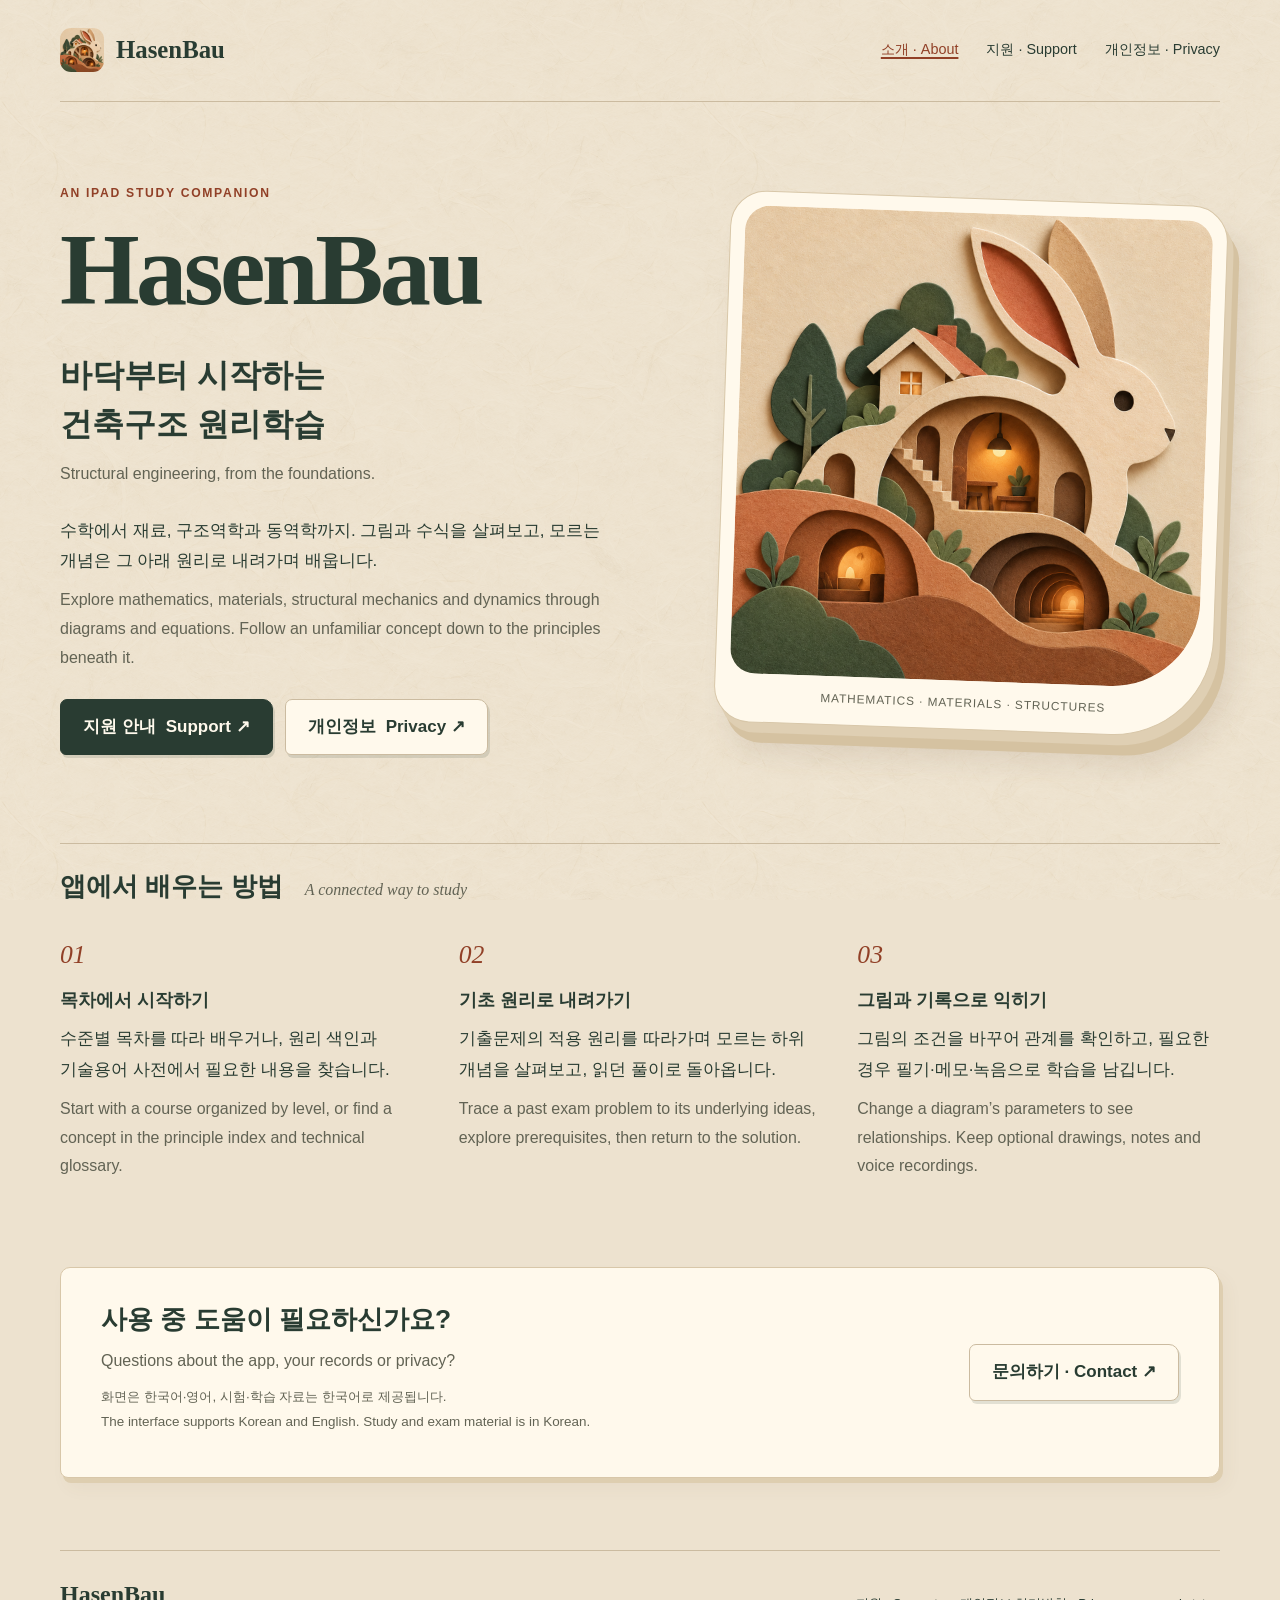
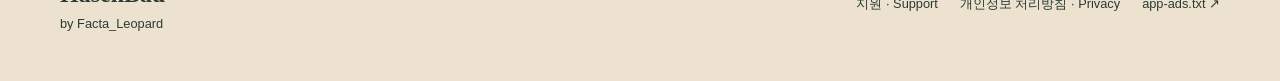
==== index.html @ 600ff278 "Publish bilingual HasenBau support and privacy website" ====
<!doctype html>
<html lang="ko">
<head>
  <meta charset="utf-8">
  <meta name="viewport" content="width=device-width, initial-scale=1">
  <meta name="theme-color" content="#ede2cf">
  <title>HasenBau — 건축구조 원리학습 · Structural Engineering</title>
  <meta name="description" content="HasenBau iPad 앱의 공식 소개, 고객지원, 개인정보 처리방침. Official information, support and privacy for HasenBau.">
  <link rel="canonical" href="https://facta-leopard.github.io/HasenBau/">
  <meta property="og:title" content="HasenBau — 건축구조 원리학습">
  <meta property="og:description" content="바닥부터 시작하는 건축구조 원리학습. Structural engineering, from the foundations.">
  <meta property="og:image" content="https://facta-leopard.github.io/HasenBau/assets/icon.png">
  <meta property="og:url" content="https://facta-leopard.github.io/HasenBau/">
  <meta property="og:type" content="website">
  <link rel="icon" type="image/png" href="assets/icon.png">
  <link rel="apple-touch-icon" href="assets/icon.png">
  <link rel="stylesheet" href="site.css">
</head>
<body>
  <a class="skip" href="#main">본문으로 · Skip to content</a>
  <header class="site-header shell">
    <a class="brand" href="./" aria-label="HasenBau 홈 · Home"><img src="assets/icon.png" width="44" height="44" alt="">HasenBau</a>
    <nav aria-label="주 메뉴 · Main navigation"><a href="./" aria-current="page">소개 · About</a><a href="support.html">지원 · Support</a><a href="privacy.html">개인정보 · Privacy</a></nav>
  </header>
  <main id="main" class="shell">
    <section class="hero" aria-labelledby="title">
      <div>
        <p class="eyebrow" lang="en">An iPad study companion</p>
        <h1 id="title" lang="en">HasenBau</h1>
        <p class="subtitle">바닥부터 시작하는<br>건축구조 원리학습</p>
        <p class="en" lang="en">Structural engineering, from the foundations.</p>
        <div class="intro pair"><p>수학에서 재료, 구조역학과 동역학까지. 그림과 수식을 살펴보고, 모르는 개념은 그 아래 원리로 내려가며 배웁니다.</p><p class="en" lang="en">Explore mathematics, materials, structural mechanics and dynamics through diagrams and equations. Follow an unfamiliar concept down to the principles beneath it.</p></div>
        <div class="actions"><a class="button" href="support.html">지원 안내 <span lang="en">Support ↗</span></a><a class="button secondary" href="privacy.html">개인정보 <span lang="en">Privacy ↗</span></a></div>
      </div>
      <figure class="art"><img src="assets/artwork.png" width="1254" height="1254" alt="종이로 쌓아 만든 토끼 모양의 집과 나무 · A layered paper rabbit house and trees"><figcaption lang="en">MATHEMATICS · MATERIALS · STRUCTURES</figcaption></figure>
    </section>
    <div class="section-rule"><h2>앱에서 배우는 방법</h2><span lang="en">A connected way to study</span></div>
    <section class="features" aria-label="학습 기능 · Study features">
      <article><span class="number" aria-hidden="true">01</span><h3>목차에서 시작하기</h3><div class="pair"><p>수준별 목차를 따라 배우거나, 원리 색인과 기술용어 사전에서 필요한 내용을 찾습니다.</p><p class="en" lang="en">Start with a course organized by level, or find a concept in the principle index and technical glossary.</p></div></article>
      <article><span class="number" aria-hidden="true">02</span><h3>기초 원리로 내려가기</h3><div class="pair"><p>기출문제의 적용 원리를 따라가며 모르는 하위 개념을 살펴보고, 읽던 풀이로 돌아옵니다.</p><p class="en" lang="en">Trace a past exam problem to its underlying ideas, explore prerequisites, then return to the solution.</p></div></article>
      <article><span class="number" aria-hidden="true">03</span><h3>그림과 기록으로 익히기</h3><div class="pair"><p>그림의 조건을 바꾸어 관계를 확인하고, 필요한 경우 필기·메모·녹음으로 학습을 남깁니다.</p><p class="en" lang="en">Change a diagram’s parameters to see relationships. Keep optional drawings, notes and voice recordings.</p></div></article>
    </section>
    <section class="help-strip paper"><div><h2>사용 중 도움이 필요하신가요?</h2><p class="en" lang="en">Questions about the app, your records or privacy?</p><p class="meta">화면은 한국어·영어, 시험·학습 자료는 한국어로 제공됩니다.<br><span lang="en">The interface supports Korean and English. Study and exam material is in Korean.</span></p></div><a class="button secondary" href="support.html#contact">문의하기 · Contact ↗</a></section>
  </main>
  <footer class="site-footer shell"><div><div class="wordmark" lang="en">HasenBau</div><span lang="en">by Facta_Leopard</span></div><nav aria-label="하단 메뉴 · Footer"><a href="support.html">지원 · Support</a><a href="privacy.html">개인정보 처리방침 · Privacy</a><a href="https://facta-leopard.github.io/app-ads.txt" lang="en">app-ads.txt ↗</a></nav></footer>
</body>
</html>
---- site.css ----
:root {
  color-scheme: light;
  --desk: #ede2cf;
  --paper: #fff9ec;
  --ink: #293c32;
  --muted: #626354;
  --clay: #914027;
  --rule: #cbbba0;
  --serif: "Iowan Old Style", "Palatino Linotype", "AppleMyungjo", "Batang", Georgia, serif;
  --body: "Apple SD Gothic Neo", "Malgun Gothic", "Noto Sans CJK KR", sans-serif;
}
* { box-sizing: border-box; }
html { scroll-behavior: smooth; scroll-padding-top: 2rem; }
body { margin: 0; color: var(--ink); background: var(--desk); font-family: var(--body); font-size: 17px; line-height: 1.8; word-break: keep-all; overflow-wrap: anywhere; }
body::before { content: ""; position: fixed; inset: 0; z-index: -1; background: url("assets/hanji.png") center / 700px; opacity: .25; pointer-events: none; }
a { color: var(--clay); text-underline-offset: .22em; text-decoration-thickness: 1px; }
a:hover { text-decoration-thickness: 2px; }
a:focus-visible, summary:focus-visible { outline: 3px solid var(--clay); outline-offset: 5px; border-radius: 3px; }
img { max-width: 100%; height: auto; display: block; }
p { margin: .6rem 0; }
h1, h2, h3 { line-height: 1.35; text-wrap: balance; }
h1 { font-family: var(--serif); font-size: clamp(2.3rem, 5.5vw, 4.4rem); font-weight: 600; margin: .5rem 0 1.3rem; letter-spacing: -.035em; }
h2 { font-size: clamp(1.3rem, 2.2vw, 1.65rem); margin: 0 0 1.2rem; }
h3 { font-size: 1.12rem; margin: 1.7rem 0 .5rem; }
li + li { margin-top: .65rem; }
ul { padding-left: 1.3rem; }
.en { color: var(--muted); font-size: .94em; word-break: normal; }
.pair + .pair { margin-top: 1.5rem; }
.pair > .en { margin-top: .25rem; }
.shell { width: min(1160px, calc(100% - 80px)); margin-inline: auto; }
.skip { position: absolute; top: -100px; left: 1rem; padding: .8rem 1.2rem; background: var(--paper); z-index: 10; }
.skip:focus { top: 1rem; }
.site-header { padding-block: 28px; display: flex; align-items: center; justify-content: space-between; gap: 24px; border-bottom: 1px solid var(--rule); }
.brand { display: inline-flex; align-items: center; gap: 12px; font-family: var(--serif); font-size: 1.55rem; font-weight: 700; color: var(--ink); text-decoration: none; }
.brand img { width: 44px; height: 44px; border-radius: 11px; }
nav { display: flex; align-items: center; flex-wrap: wrap; gap: 8px 28px; }
nav a { display: inline-flex; align-items: center; min-height: 44px; color: var(--ink); text-decoration: none; font-size: .9rem; }
nav a[aria-current="page"] { color: var(--clay); text-decoration: underline; text-decoration-thickness: 2px; }
.eyebrow { font-size: .76rem; letter-spacing: .14em; text-transform: uppercase; color: var(--clay); font-weight: 700; }
.hero { display: grid; grid-template-columns: 1.2fr 1fr; gap: 64px; align-items: center; padding-block: 72px 88px; }
.hero h1 { font-size: clamp(3.7rem, 8vw, 6.8rem); line-height: 1.08; margin-bottom: 1.6rem; }
.subtitle { font-size: clamp(1.5rem, 2.6vw, 2rem); line-height: 1.55; font-weight: 600; margin: 0; }
.intro { max-width: 34rem; margin-top: 1.7rem; }
.art { position: relative; padding: 14px; background: var(--paper); border: 1px solid #d8c7a9; border-radius: 36px 36px 100px 36px; box-shadow: 6px 10px 0 #dfcfb3, 12px 20px 0 #d5c2a1, 18px 28px 30px #69513924; transform: rotate(2deg); }
.art img { width: 100%; border-radius: 25px 25px 88px 25px; }
.art figcaption { text-align: center; font-size: .74rem; letter-spacing: .08em; margin: 12px 0 1px; color: var(--muted); }
figure { margin: 0; }
.actions { display: flex; flex-wrap: wrap; gap: 12px; margin-top: 26px; }
.button { display: inline-flex; align-items: center; justify-content: center; gap: 10px; padding: 12px 22px; min-height: 48px; border: 1px solid var(--ink); border-radius: 7px 10px 8px 6px; background: var(--ink); color: var(--paper); text-decoration: none; font-weight: 600; box-shadow: 2px 3px 0 #293c3222; }
.button.secondary { background: var(--paper); color: var(--ink); border-color: var(--rule); }
.button:hover { transform: translateY(-2px); text-decoration: none; box-shadow: 3px 5px 0 #293c3222; }
.section-rule { padding-top: 25px; border-top: 1px solid var(--rule); margin-bottom: 24px; display: flex; align-items: baseline; gap: 22px; }
.section-rule h2 { margin: 0; }
.section-rule span { font: italic 1rem var(--serif); color: var(--muted); }
.features { display: grid; grid-template-columns: repeat(3, 1fr); gap: 36px; margin: 35px 0 76px; }
.features .number { display: block; font: italic 1.6rem var(--serif); color: var(--clay); margin-bottom: 18px; }
.features h3 { margin: 0 0 12px; }
.paper { background: var(--paper); border: 1px solid #d8c7a9; box-shadow: 3px 5px 0 #deceb0, 7px 10px 18px #6951390c; border-radius: 10px 17px 12px 8px; }
.help-strip { padding: 34px 40px; display: flex; justify-content: space-between; align-items: center; gap: 32px; margin-bottom: 72px; }
.help-strip h2 { margin-bottom: 8px; }
.page-title { padding: 58px 0 42px; max-width: 820px; }
.page-title h1 .en { display: block; font-size: .46em; letter-spacing: 0; margin-top: .45rem; }
.meta { font-size: .84rem; color: var(--muted); }
.document-grid { display: grid; grid-template-columns: 215px minmax(0, 1fr); gap: 42px; align-items: start; margin-bottom: 72px; }
.toc { position: sticky; top: 28px; border-top: 2px solid var(--ink); padding-top: 20px; }
.toc p { font-size: .8rem; margin-bottom: 14px; }
.toc a { display: block; padding: 9px 0; min-height: 44px; font-size: .9rem; text-decoration: none; color: var(--ink); }
.toc a:hover { color: var(--clay); text-decoration: underline; }
.document { padding: 38px 44px; min-width: 0; }
.document section + section { border-top: 1px solid var(--rule); padding-top: 30px; margin-top: 34px; }
.document h2 .en { display: block; font-family: var(--serif); font-weight: 400; font-size: .82em; margin-top: 6px; }
.note { padding: 20px 24px; background: #eee6d2; border-left: 3px solid #737947; margin: 24px 0; }
.contact { font-size: clamp(1.15rem, 3vw, 1.8rem); font-family: var(--serif); font-weight: 600; }
.support-grid { display: grid; grid-template-columns: .9fr 1.2fr; gap: 36px; margin-bottom: 72px; align-items: start; }
.support-grid > article { padding: 32px; }
.support-grid details { border-top: 1px solid var(--rule); }
summary { cursor: pointer; padding: 20px 4px; font-weight: 600; min-height: 44px; }
summary .en { display: block; padding-left: 19px; font-weight: 400; font-size: .88em; }
details .answer { padding: 0 4px 20px; }
.plain-link { display: inline-block; min-height: 44px; padding-block: 7px; }
.site-footer { border-top: 1px solid var(--rule); display: flex; justify-content: space-between; align-items: start; gap: 30px; padding-block: 30px 46px; font-size: .8rem; }
.site-footer .wordmark { font: 600 1.5rem var(--serif); margin-bottom: 4px; }
.site-footer nav { gap: 5px 22px; }
.site-footer nav a { font-size: .8rem; }
@media (max-width: 900px) {
  .shell { width: calc(100% - 48px); }
  .hero { gap: 36px; padding-block: 52px 66px; }
  .document-grid { grid-template-columns: 1fr; gap: 24px; }
  .toc { position: static; display: flex; flex-wrap: wrap; gap: 0 20px; }
  .toc p { width: 100%; margin: 0 0 8px; }
  .support-grid { grid-template-columns: 1fr; }
}
@media (max-width: 620px) {
  .shell { width: calc(100% - 36px); }
  .site-header { flex-direction: column; align-items: flex-start; gap: 12px; padding-block: 20px 12px; }
  nav { gap: 4px 24px; }
  .hero { grid-template-columns: 1fr; gap: 42px; padding-top: 36px; }
  .hero h1 { font-size: clamp(3.3rem, 16vw, 5rem); }
  .art { width: min(340px, 90%); margin: 0 auto 10px; }
  .features { grid-template-columns: 1fr; gap: 28px; margin-bottom: 48px; }
  .features article { border-bottom: 1px solid var(--rule); padding-bottom: 24px; }
  .features .number { float: left; width: 45px; margin-bottom: 0; }
  .features h3 { padding-top: 4px; }
  .help-strip { display: block; padding: 24px; margin-bottom: 48px; }
  .help-strip .button { margin-top: 18px; }
  .page-title { padding-block: 36px 28px; }
  .document, .support-grid > article { padding: 24px 20px; }
  .document-grid, .support-grid { margin-bottom: 48px; }
  .site-footer { flex-direction: column; gap: 12px; }
  .section-rule { display: block; }
  .section-rule span { display: block; margin-top: 8px; }
}
@media (prefers-reduced-motion: reduce) { html { scroll-behavior: auto; } .button:hover { transform: none; } }
@media print {
  body { background: white; color: black; font-size: 11pt; }
  body::before, .site-header, .toc, .skip, .site-footer { display: none; }
  .shell { width: 100%; }
  .document-grid, .support-grid { display: block; }
  .paper { box-shadow: none; border: 0; background: white; }
  .document { padding: 0; }
  details::details-content { content-visibility: visible; }
  a { color: black; }
}
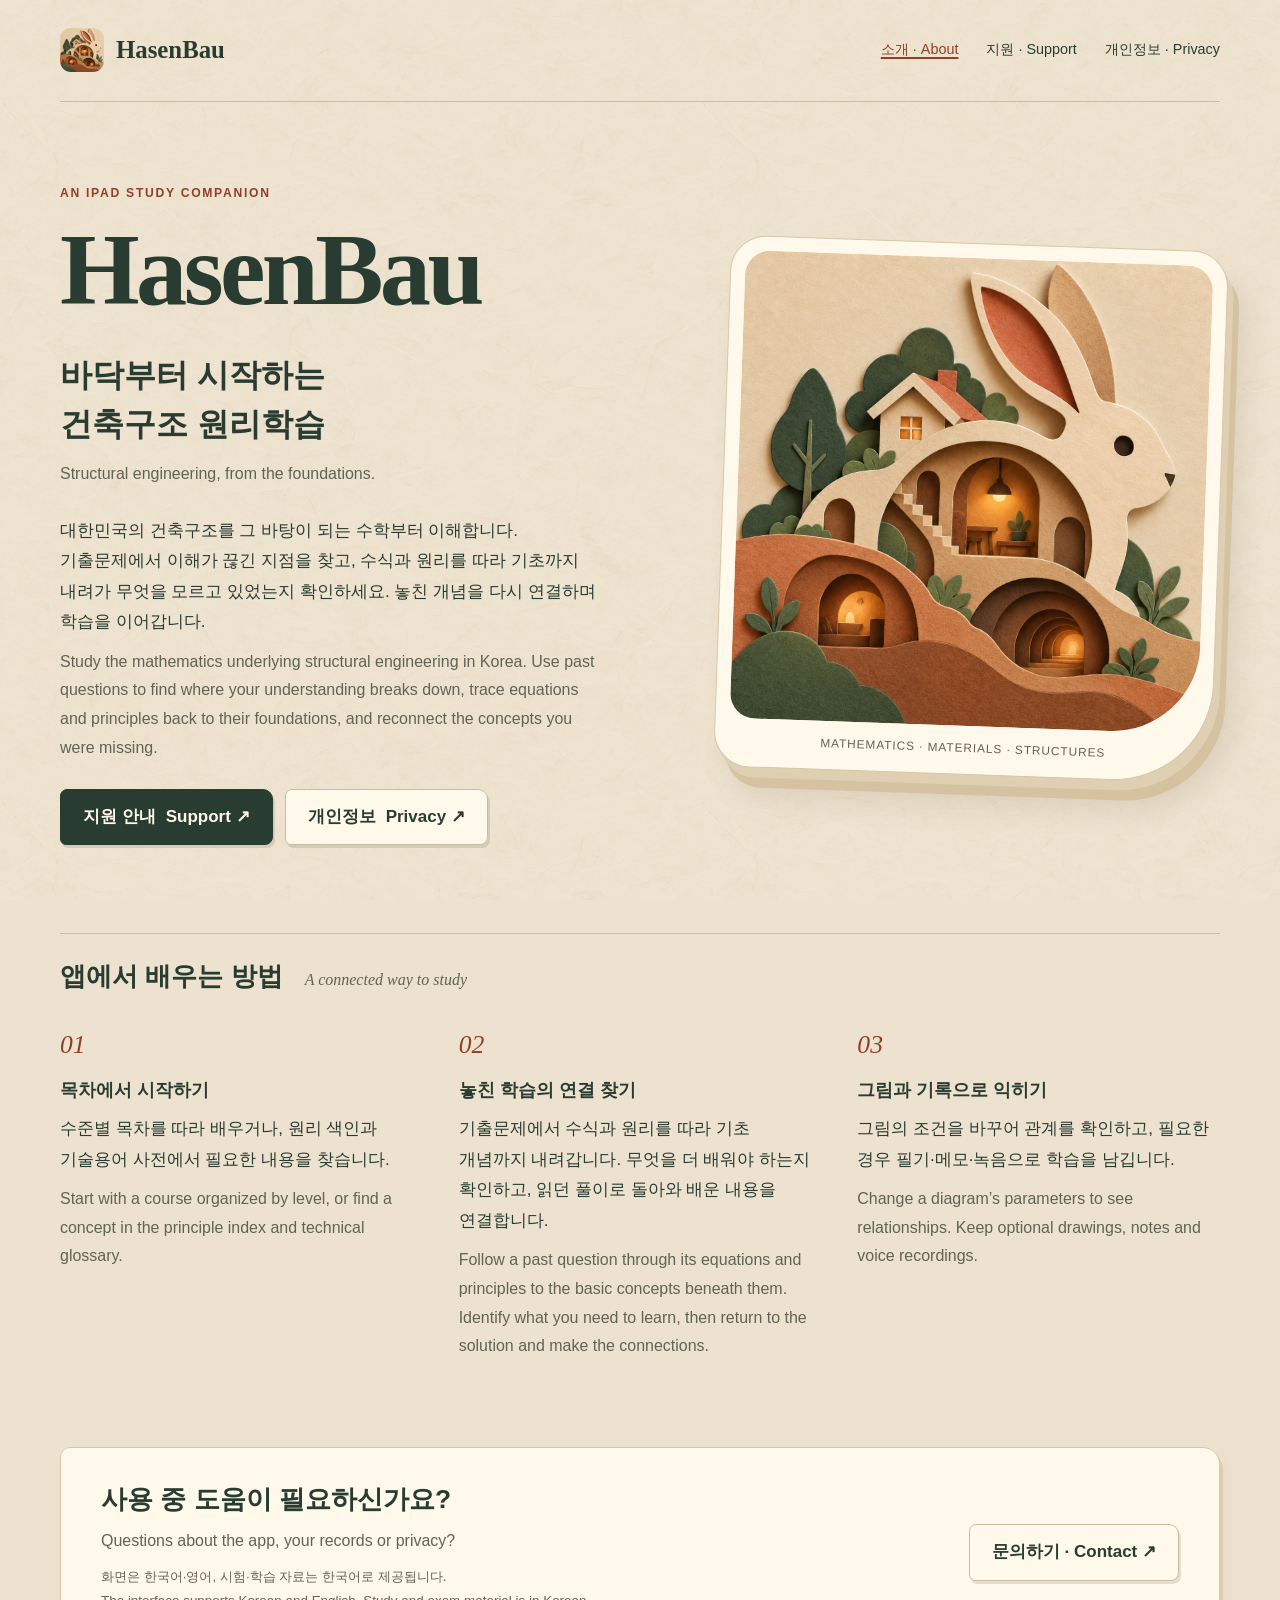
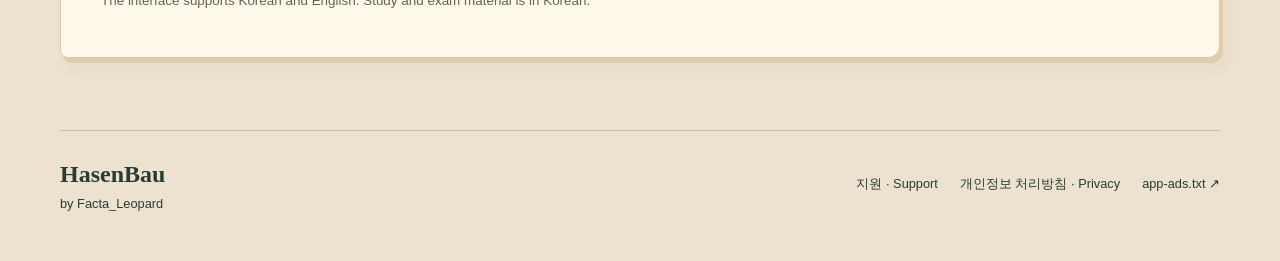
==== commit 9a2f1b9e: "Clarify learning purpose and public privacy copy" ====
--- a/index.html
+++ b/index.html
@@ -5,7 +5,7 @@
   <meta name="viewport" content="width=device-width, initial-scale=1">
   <meta name="theme-color" content="#ede2cf">
   <title>HasenBau — 건축구조 원리학습 · Structural Engineering</title>
-  <meta name="description" content="HasenBau iPad 앱의 공식 소개, 고객지원, 개인정보 처리방침. Official information, support and privacy for HasenBau.">
+  <meta name="description" content="기출문제에서 놓친 기초를 찾고 대한민국의 건축구조를 수학적으로 이해하는 iPad 학습 앱. Explore the mathematical foundations of structural engineering in Korea.">
   <link rel="canonical" href="https://facta-leopard.github.io/HasenBau/">
   <meta property="og:title" content="HasenBau — 건축구조 원리학습">
   <meta property="og:description" content="바닥부터 시작하는 건축구조 원리학습. Structural engineering, from the foundations.">
@@ -29,7 +29,7 @@
         <h1 id="title" lang="en">HasenBau</h1>
         <p class="subtitle">바닥부터 시작하는<br>건축구조 원리학습</p>
         <p class="en" lang="en">Structural engineering, from the foundations.</p>
-        <div class="intro pair"><p>수학에서 재료, 구조역학과 동역학까지. 그림과 수식을 살펴보고, 모르는 개념은 그 아래 원리로 내려가며 배웁니다.</p><p class="en" lang="en">Explore mathematics, materials, structural mechanics and dynamics through diagrams and equations. Follow an unfamiliar concept down to the principles beneath it.</p></div>
+        <div class="intro pair"><p>대한민국의 건축구조를 그 바탕이 되는 수학부터 이해합니다. 기출문제에서 이해가 끊긴 지점을 찾고, 수식과 원리를 따라 기초까지 내려가 무엇을 모르고 있었는지 확인하세요. 놓친 개념을 다시 연결하며 학습을 이어갑니다.</p><p class="en" lang="en">Study the mathematics underlying structural engineering in Korea. Use past questions to find where your understanding breaks down, trace equations and principles back to their foundations, and reconnect the concepts you were missing.</p></div>
         <div class="actions"><a class="button" href="support.html">지원 안내 <span lang="en">Support ↗</span></a><a class="button secondary" href="privacy.html">개인정보 <span lang="en">Privacy ↗</span></a></div>
       </div>
       <figure class="art"><img src="assets/artwork.png" width="1254" height="1254" alt="종이로 쌓아 만든 토끼 모양의 집과 나무 · A layered paper rabbit house and trees"><figcaption lang="en">MATHEMATICS · MATERIALS · STRUCTURES</figcaption></figure>
@@ -37,7 +37,7 @@
     <div class="section-rule"><h2>앱에서 배우는 방법</h2><span lang="en">A connected way to study</span></div>
     <section class="features" aria-label="학습 기능 · Study features">
       <article><span class="number" aria-hidden="true">01</span><h3>목차에서 시작하기</h3><div class="pair"><p>수준별 목차를 따라 배우거나, 원리 색인과 기술용어 사전에서 필요한 내용을 찾습니다.</p><p class="en" lang="en">Start with a course organized by level, or find a concept in the principle index and technical glossary.</p></div></article>
-      <article><span class="number" aria-hidden="true">02</span><h3>기초 원리로 내려가기</h3><div class="pair"><p>기출문제의 적용 원리를 따라가며 모르는 하위 개념을 살펴보고, 읽던 풀이로 돌아옵니다.</p><p class="en" lang="en">Trace a past exam problem to its underlying ideas, explore prerequisites, then return to the solution.</p></div></article>
+      <article><span class="number" aria-hidden="true">02</span><h3>놓친 학습의 연결 찾기</h3><div class="pair"><p>기출문제에서 수식과 원리를 따라 기초 개념까지 내려갑니다. 무엇을 더 배워야 하는지 확인하고, 읽던 풀이로 돌아와 배운 내용을 연결합니다.</p><p class="en" lang="en">Follow a past question through its equations and principles to the basic concepts beneath them. Identify what you need to learn, then return to the solution and make the connections.</p></div></article>
       <article><span class="number" aria-hidden="true">03</span><h3>그림과 기록으로 익히기</h3><div class="pair"><p>그림의 조건을 바꾸어 관계를 확인하고, 필요한 경우 필기·메모·녹음으로 학습을 남깁니다.</p><p class="en" lang="en">Change a diagram’s parameters to see relationships. Keep optional drawings, notes and voice recordings.</p></div></article>
     </section>
     <section class="help-strip paper"><div><h2>사용 중 도움이 필요하신가요?</h2><p class="en" lang="en">Questions about the app, your records or privacy?</p><p class="meta">화면은 한국어·영어, 시험·학습 자료는 한국어로 제공됩니다.<br><span lang="en">The interface supports Korean and English. Study and exam material is in Korean.</span></p></div><a class="button secondary" href="support.html#contact">문의하기 · Contact ↗</a></section>
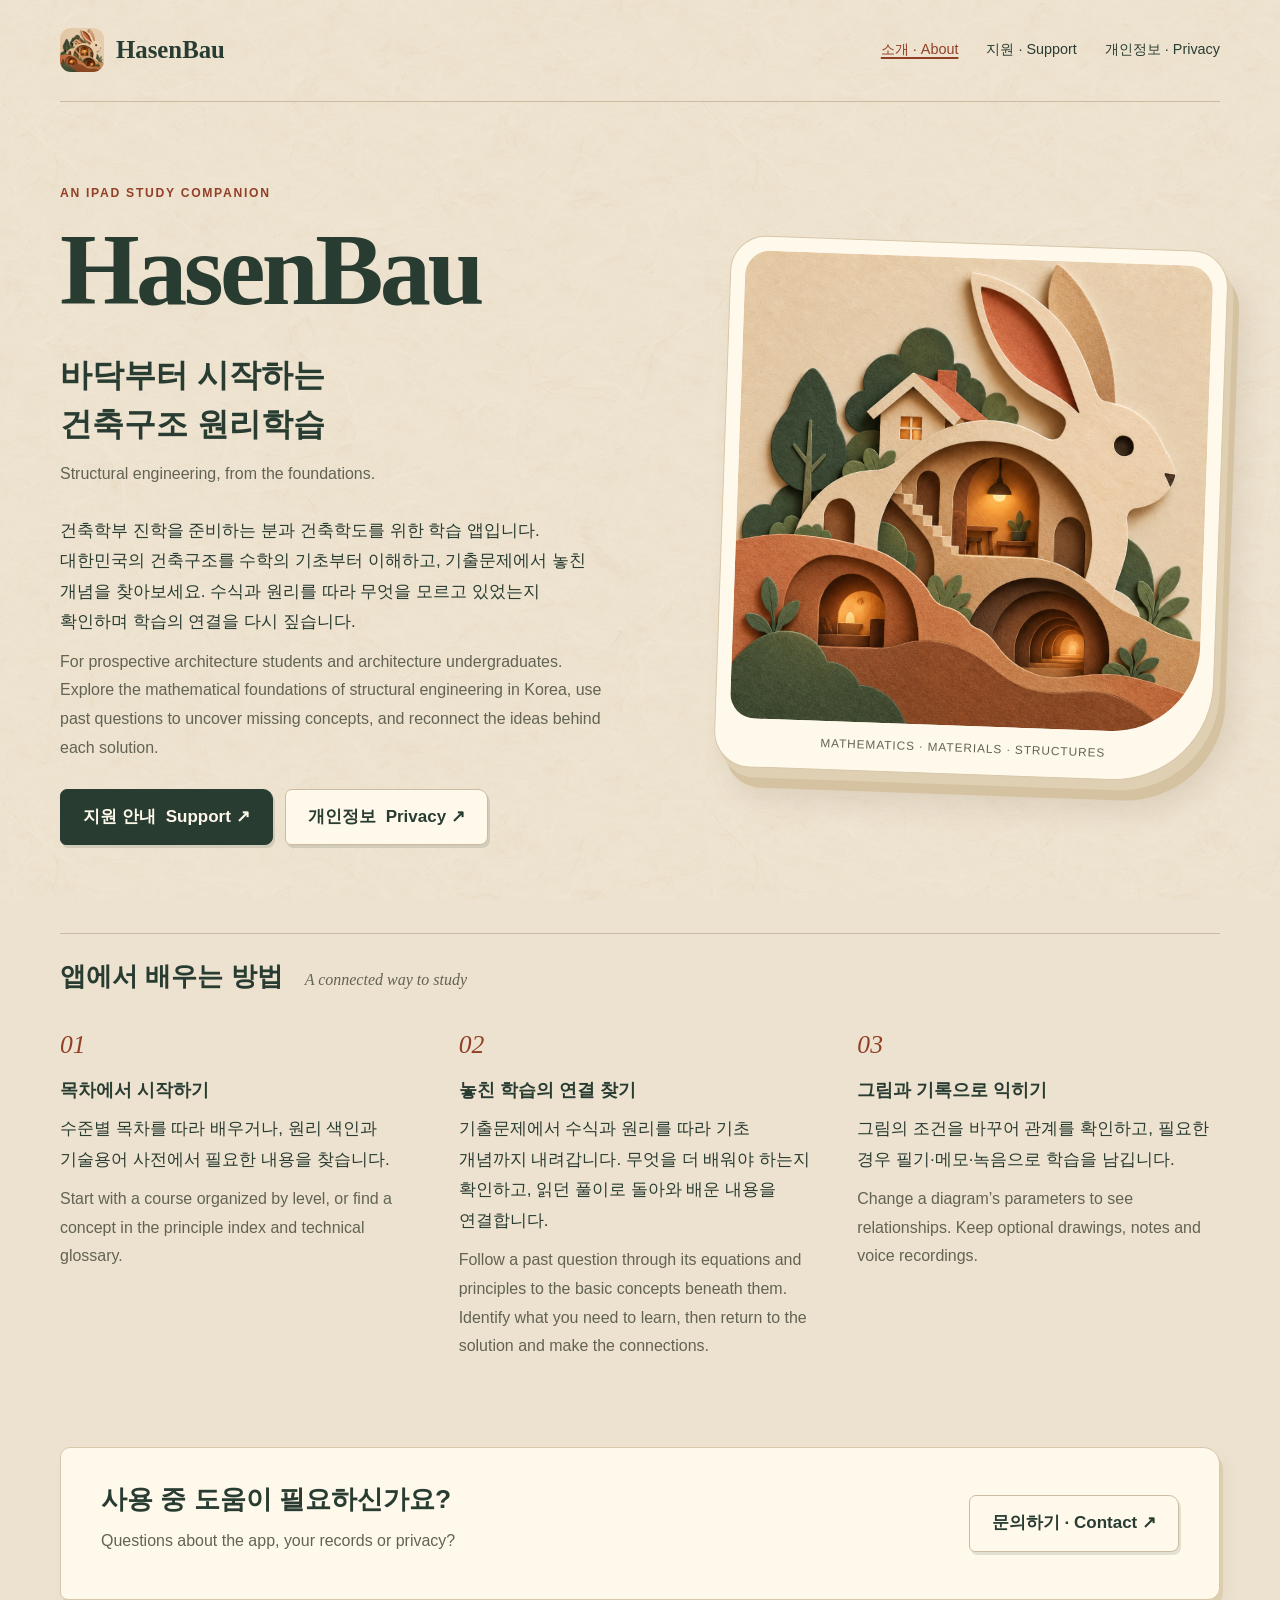
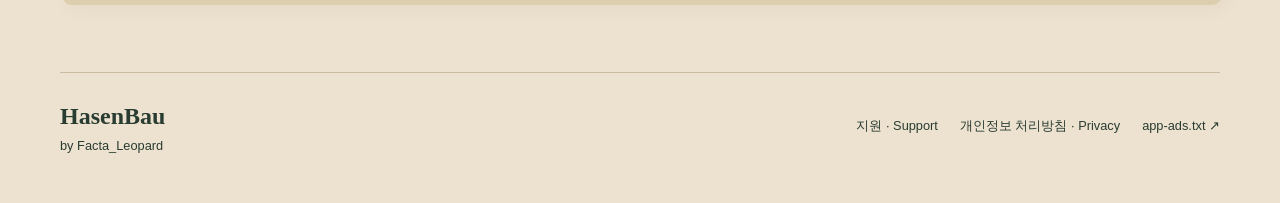
==== commit 51c31acb: "Address architecture students in public copy" ====
--- a/index.html
+++ b/index.html
@@ -29,7 +29,7 @@
         <h1 id="title" lang="en">HasenBau</h1>
         <p class="subtitle">바닥부터 시작하는<br>건축구조 원리학습</p>
         <p class="en" lang="en">Structural engineering, from the foundations.</p>
-        <div class="intro pair"><p>대한민국의 건축구조를 그 바탕이 되는 수학부터 이해합니다. 기출문제에서 이해가 끊긴 지점을 찾고, 수식과 원리를 따라 기초까지 내려가 무엇을 모르고 있었는지 확인하세요. 놓친 개념을 다시 연결하며 학습을 이어갑니다.</p><p class="en" lang="en">Study the mathematics underlying structural engineering in Korea. Use past questions to find where your understanding breaks down, trace equations and principles back to their foundations, and reconnect the concepts you were missing.</p></div>
+        <div class="intro pair"><p>건축학부 진학을 준비하는 분과 건축학도를 위한 학습 앱입니다. 대한민국의 건축구조를 수학의 기초부터 이해하고, 기출문제에서 놓친 개념을 찾아보세요. 수식과 원리를 따라 무엇을 모르고 있었는지 확인하며 학습의 연결을 다시 짚습니다.</p><p class="en" lang="en">For prospective architecture students and architecture undergraduates. Explore the mathematical foundations of structural engineering in Korea, use past questions to uncover missing concepts, and reconnect the ideas behind each solution.</p></div>
         <div class="actions"><a class="button" href="support.html">지원 안내 <span lang="en">Support ↗</span></a><a class="button secondary" href="privacy.html">개인정보 <span lang="en">Privacy ↗</span></a></div>
       </div>
       <figure class="art"><img src="assets/artwork.png" width="1254" height="1254" alt="종이로 쌓아 만든 토끼 모양의 집과 나무 · A layered paper rabbit house and trees"><figcaption lang="en">MATHEMATICS · MATERIALS · STRUCTURES</figcaption></figure>
@@ -40,7 +40,7 @@
       <article><span class="number" aria-hidden="true">02</span><h3>놓친 학습의 연결 찾기</h3><div class="pair"><p>기출문제에서 수식과 원리를 따라 기초 개념까지 내려갑니다. 무엇을 더 배워야 하는지 확인하고, 읽던 풀이로 돌아와 배운 내용을 연결합니다.</p><p class="en" lang="en">Follow a past question through its equations and principles to the basic concepts beneath them. Identify what you need to learn, then return to the solution and make the connections.</p></div></article>
       <article><span class="number" aria-hidden="true">03</span><h3>그림과 기록으로 익히기</h3><div class="pair"><p>그림의 조건을 바꾸어 관계를 확인하고, 필요한 경우 필기·메모·녹음으로 학습을 남깁니다.</p><p class="en" lang="en">Change a diagram’s parameters to see relationships. Keep optional drawings, notes and voice recordings.</p></div></article>
     </section>
-    <section class="help-strip paper"><div><h2>사용 중 도움이 필요하신가요?</h2><p class="en" lang="en">Questions about the app, your records or privacy?</p><p class="meta">화면은 한국어·영어, 시험·학습 자료는 한국어로 제공됩니다.<br><span lang="en">The interface supports Korean and English. Study and exam material is in Korean.</span></p></div><a class="button secondary" href="support.html#contact">문의하기 · Contact ↗</a></section>
+    <section class="help-strip paper"><div><h2>사용 중 도움이 필요하신가요?</h2><p class="en" lang="en">Questions about the app, your records or privacy?</p></div><a class="button secondary" href="support.html#contact">문의하기 · Contact ↗</a></section>
   </main>
   <footer class="site-footer shell"><div><div class="wordmark" lang="en">HasenBau</div><span lang="en">by Facta_Leopard</span></div><nav aria-label="하단 메뉴 · Footer"><a href="support.html">지원 · Support</a><a href="privacy.html">개인정보 처리방침 · Privacy</a><a href="https://facta-leopard.github.io/app-ads.txt" lang="en">app-ads.txt ↗</a></nav></footer>
 </body>
